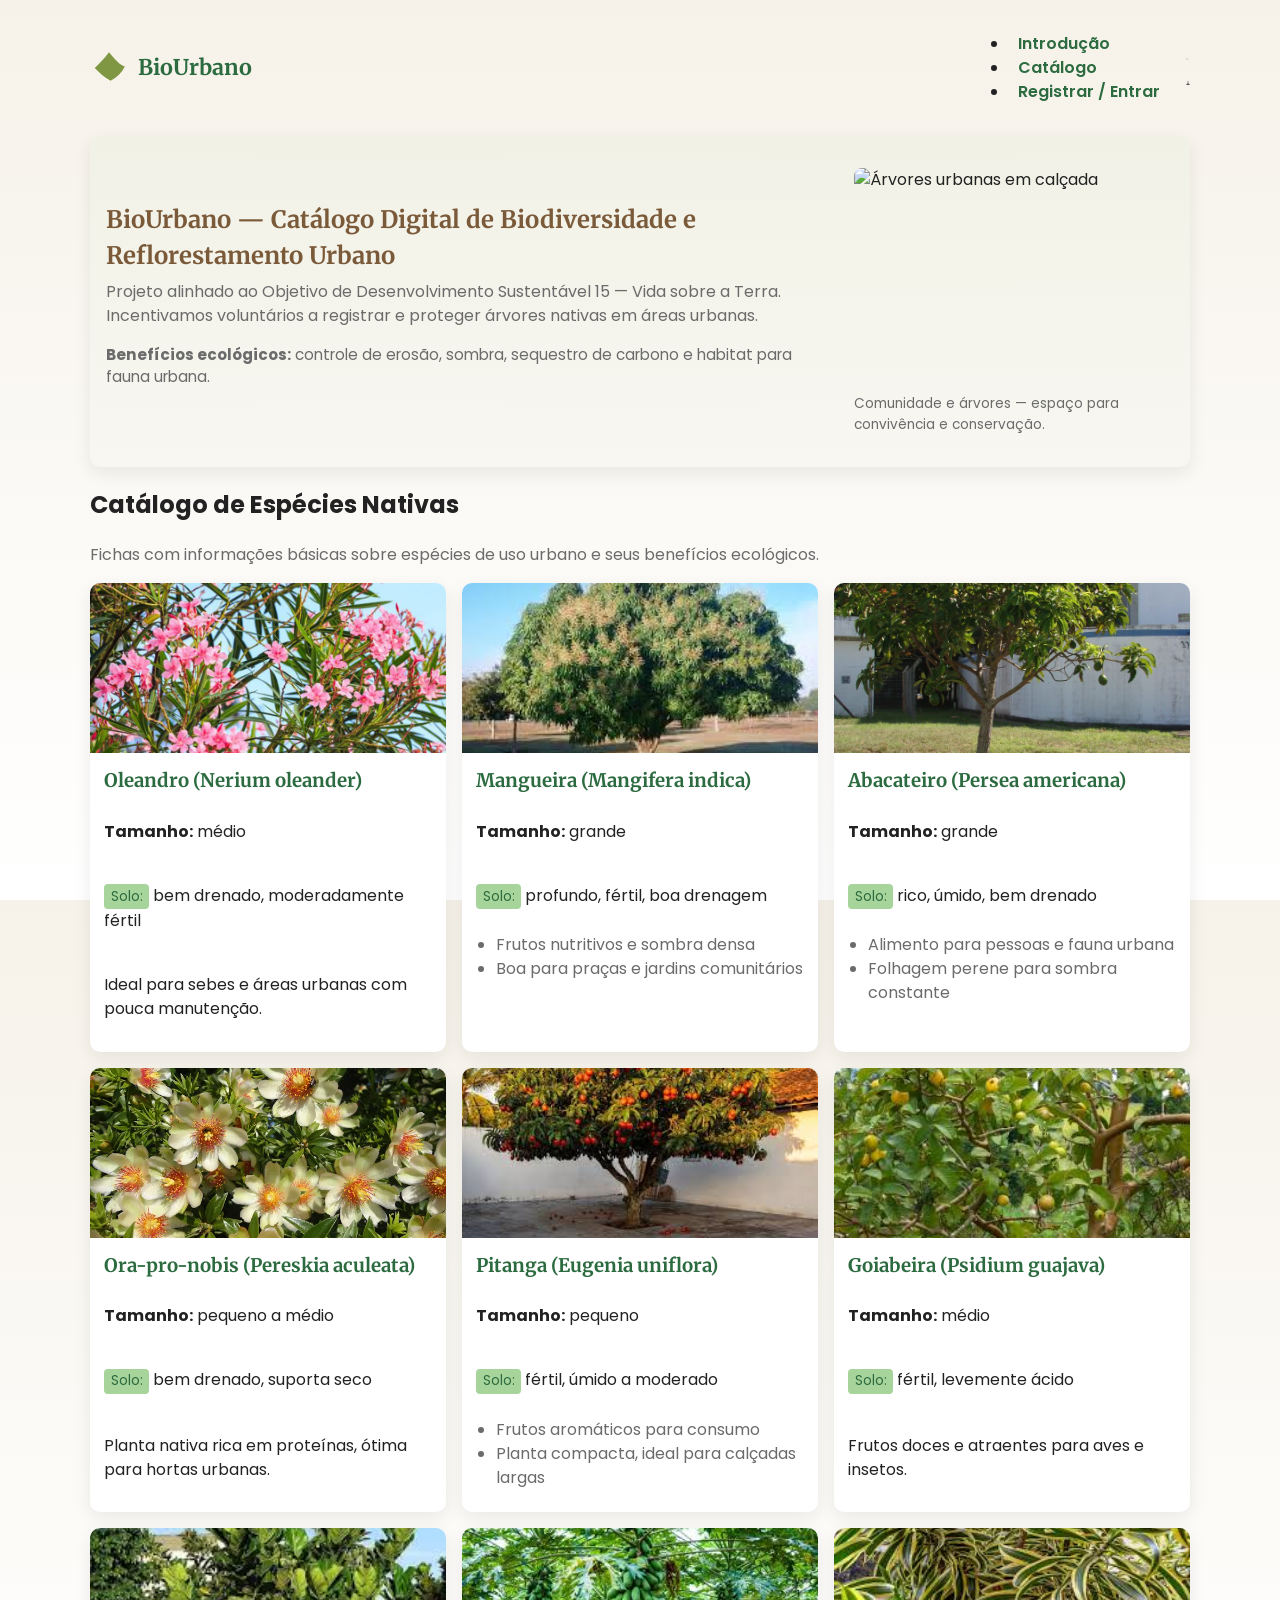
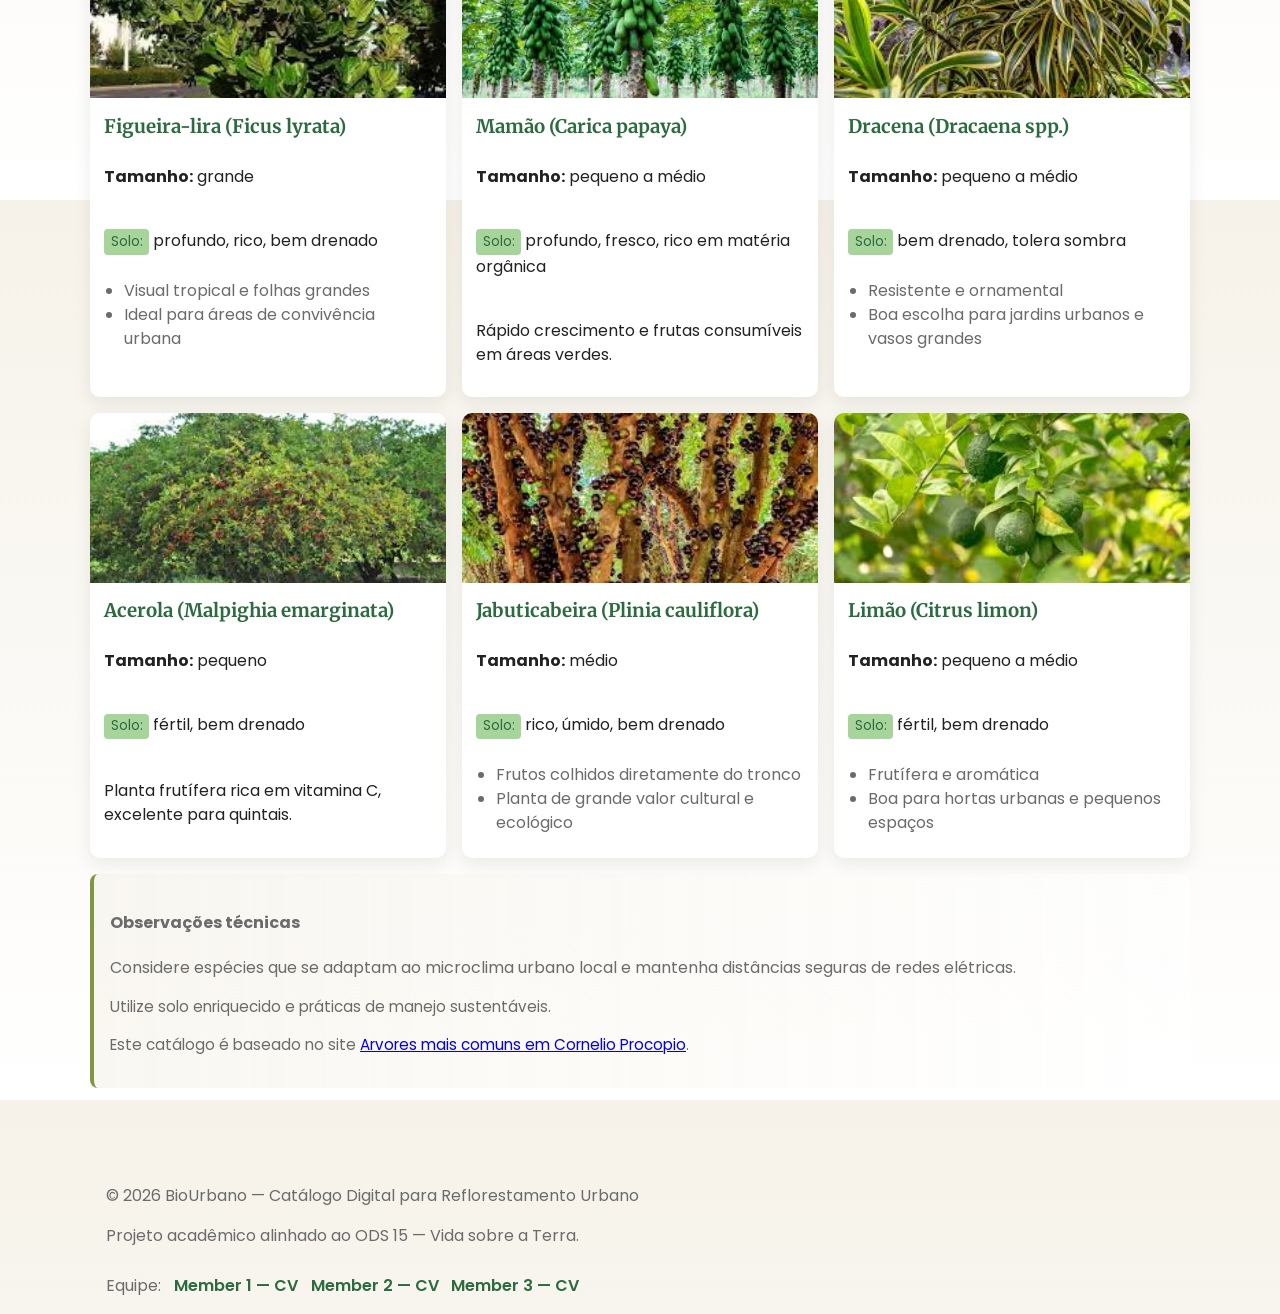
==== index.html @ a11053fb "Criação do projeto" ====
<!doctype html>
<html lang="pt-BR">
<head>
  <meta charset="utf-8" />
  <meta name="viewport" content="width=device-width,initial-scale=1" />
  <title>BioUrbano — Catálogo</title>
  <link rel="stylesheet" href="style.css">
  <link rel="preconnect" href="https://fonts.gstatic.com" crossorigin>
  <link href="https://fonts.googleapis.com/css2?family=Merriweather:wght@700;900&family=Poppins:wght@300;400;600&display=swap" rel="stylesheet">
</head>
<body>
  <header class="site-header">
    <div class="brand">
      <svg class="icon-leaf" viewBox="0 0 24 24" aria-hidden="true" role="img"><path fill="currentColor" d="M12 2C9 6 6 9 3 12c3 3 6 6 10 8 4-2 7-5 9-9-3-1-6-4-10-9z"/></svg>
      <h1>BioUrbano</h1>
    </div>

    <nav class="main-nav" aria-label="Primary">
      <ul>
        <li><a href="#intro">Introdução</a></li>
        <li><a href="#catalog">Catálogo</a></li>
        <li><a href="cadastro.html">Registrar / Entrar</a></li>
      </ul>
      <div class="nav-icons" aria-hidden="true">
        <svg class="nav-svg" viewBox="0 0 24 24"><path fill="currentColor" d="M3 13h2v-2H3v2zM7 13h2v-2H7v2zM11 13h2v-2h-2v2z"/></svg>
        <svg class="nav-svg" viewBox="0 0 24 24"><path fill="currentColor" d="M12 2l4 4-4 4-4-4 4-4zM2 20l10-6 10 6v2H2v-2z"/></svg>
      </div>
    </nav>
  </header>

  <main>
    <section id="intro" class="intro-banner">
      <div class="intro-content">
        <h2>BioUrbano — Catálogo Digital de Biodiversidade e Reflorestamento Urbano</h2>
        <p class="lead">Projeto alinhado ao Objetivo de Desenvolvimento Sustentável 15 — Vida sobre a Terra. Incentivamos voluntários a registrar e proteger árvores nativas em áreas urbanas.</p>
        <p class="muted"><strong>Benefícios ecológicos:</strong> controle de erosão, sombra, sequestro de carbono e habitat para fauna urbana.</p>
      </div>
      <figure class="intro-image">
        <img src="https://images.unsplash.com/photo-1501004318641-b39e6451bec6?w=1200&q=80&auto=format&fit=crop" alt="Árvores urbanas em calçada">
        <figcaption>Comunidade e árvores — espaço para convivência e conservação.</figcaption>
      </figure>
    </section>

    <section id="catalog" class="catalog-section">
      <header>
        <h2>Catálogo de Espécies Nativas</h2>
        <p class="lead">Fichas com informações básicas sobre espécies de uso urbano e seus benefícios ecológicos.</p>
      </header>

      <div class="grid-catalog">
        <article class="tree-card">
          <img src="imagens/oleandro.png" alt="Oleandro rosa">
          <div class="card-body">
            <h3>Oleandro (Nerium oleander)</h3>
            <p><strong>Tamanho:</strong> médio</p>
            <p><span class="tag">Solo:</span> bem drenado, moderadamente fértil</p>
            <p class="desc">Ideal para sebes e áreas urbanas com pouca manutenção.</p>
          </div>
        </article>

        <article class="tree-card">
          <img src="imagens/mangueira.png" alt="Mangueira com flores">
          <div class="card-body">
            <h3>Mangueira (Mangifera indica)</h3>
            <p><strong>Tamanho:</strong> grande</p>
            <p><span class="tag">Solo:</span> profundo, fértil, boa drenagem</p>
            <ul class="benefits">
              <li>Frutos nutritivos e sombra densa</li>
              <li>Boa para praças e jardins comunitários</li>
            </ul>
          </div>
        </article>

        <article class="tree-card">
          <img src="imagens/abacateiro.png" alt="Abacateiro em pé">
          <div class="card-body">
            <h3>Abacateiro (Persea americana)</h3>
            <p><strong>Tamanho:</strong> grande</p>
            <p><span class="tag">Solo:</span> rico, úmido, bem drenado</p>
            <ul class="benefits">
              <li>Alimento para pessoas e fauna urbana</li>
              <li>Folhagem perene para sombra constante</li>
            </ul>
          </div>
        </article>

        <article class="tree-card">
          <img src="imagens/ora-pro-nobis.png" alt="Ora-pro-nobis trepadeira">
          <div class="card-body">
            <h3>Ora-pro-nobis (Pereskia aculeata)</h3>
            <p><strong>Tamanho:</strong> pequeno a médio</p>
            <p><span class="tag">Solo:</span> bem drenado, suporta seco</p>
            <p class="desc">Planta nativa rica em proteínas, ótima para hortas urbanas.</p>
          </div>
        </article>

        <article class="tree-card">
          <img src="imagens/pitangueira.png" alt="Pitanga vermelha">
          <div class="card-body">
            <h3>Pitanga (Eugenia uniflora)</h3>
            <p><strong>Tamanho:</strong> pequeno</p>
            <p><span class="tag">Solo:</span> fértil, úmido a moderado</p>
            <ul class="benefits">
              <li>Frutos aromáticos para consumo</li>
              <li>Planta compacta, ideal para calçadas largas</li>
            </ul>
          </div>
        </article>

        <article class="tree-card">
          <img src="imagens/goiabeira.png" alt="Goiabeira com frutos">
          <div class="card-body">
            <h3>Goiabeira (Psidium guajava)</h3>
            <p><strong>Tamanho:</strong> médio</p>
            <p><span class="tag">Solo:</span> fértil, levemente ácido</p>
            <p class="desc">Frutos doces e atraentes para aves e insetos.</p>
          </div>
        </article>

        <article class="tree-card">
          <img src="imagens/figueira-lira.png" alt="Figueira-lira grande">
          <div class="card-body">
            <h3>Figueira-lira (Ficus lyrata)</h3>
            <p><strong>Tamanho:</strong> grande</p>
            <p><span class="tag">Solo:</span> profundo, rico, bem drenado</p>
            <ul class="benefits">
              <li>Visual tropical e folhas grandes</li>
              <li>Ideal para áreas de convivência urbana</li>
            </ul>
          </div>
        </article>

        <article class="tree-card">
          <img src="imagens/mamao.png" alt="Mamoeiro com frutas">
          <div class="card-body">
            <h3>Mamão (Carica papaya)</h3>
            <p><strong>Tamanho:</strong> pequeno a médio</p>
            <p><span class="tag">Solo:</span> profundo, fresco, rico em matéria orgânica</p>
            <p class="desc">Rápido crescimento e frutas consumíveis em áreas verdes.</p>
          </div>
        </article>

        <article class="tree-card">
          <img src="imagens/dracena.png" alt="Dracena verde">
          <div class="card-body">
            <h3>Dracena (Dracaena spp.)</h3>
            <p><strong>Tamanho:</strong> pequeno a médio</p>
            <p><span class="tag">Solo:</span> bem drenado, tolera sombra</p>
            <ul class="benefits">
              <li>Resistente e ornamental</li>
              <li>Boa escolha para jardins urbanos e vasos grandes</li>
            </ul>
          </div>
        </article>

        <article class="tree-card">
          <img src="imagens/acerola.png" alt="Acerola vermelha">
          <div class="card-body">
            <h3>Acerola (Malpighia emarginata)</h3>
            <p><strong>Tamanho:</strong> pequeno</p>
            <p><span class="tag">Solo:</span> fértil, bem drenado</p>
            <p class="desc">Planta frutífera rica em vitamina C, excelente para quintais.</p>
          </div>
        </article>

        <article class="tree-card">
          <img src="imagens/jabuticabeira.png" alt="Jabuticabeira com frutos">
          <div class="card-body">
            <h3>Jabuticabeira (Plinia cauliflora)</h3>
            <p><strong>Tamanho:</strong> médio</p>
            <p><span class="tag">Solo:</span> rico, úmido, bem drenado</p>
            <ul class="benefits">
              <li>Frutos colhidos diretamente do tronco</li>
              <li>Planta de grande valor cultural e ecológico</li>
            </ul>
          </div>
        </article>

        <article class="tree-card">
          <img src="imagens/limoeiro.png" alt="Limoeiro com limões">
          <div class="card-body">
            <h3>Limão (Citrus limon)</h3>
            <p><strong>Tamanho:</strong> pequeno a médio</p>
            <p><span class="tag">Solo:</span> fértil, bem drenado</p>
            <ul class="benefits">
              <li>Frutífera e aromática</li>
              <li>Boa para hortas urbanas e pequenos espaços</li>
            </ul>
          </div>
        </article>
      </div>

      <aside class="catalog-notes">
        <h4>Observações técnicas</h4>
        <p>Considere espécies que se adaptam ao microclima urbano local e mantenha distâncias seguras de redes elétricas.</p>
        <p class="muted">Utilize solo enriquecido e práticas de manejo sustentáveis.</p>
        <p class="muted">Este catálogo é baseado no site <a href="https://www.picturethisai.com/pt/region/tree/Brazil-Parana-Cornelio-Procopio.html" target="_blank" rel="noopener">Arvores mais comuns em Cornelio Procopio</a>.</p>
      </aside>
    </section>
  </main>

  <footer class="site-footer">
    <div class="footer-main">
      <p>&copy; 2026 BioUrbano — Catálogo Digital para Reflorestamento Urbano</p>
      <p>Projeto acadêmico alinhado ao ODS 15 — Vida sobre a Terra.</p>
    </div>

    <nav class="team-links" aria-label="Resumes">
      <span>Equipe:</span>
      <a href="https://example.com/resume-member1" target="_blank" rel="noopener">Member 1 — CV</a>
      <a href="https://example.com/resume-member2" target="_blank" rel="noopener">Member 2 — CV</a>
      <a href="https://example.com/resume-member3" target="_blank" rel="noopener">Member 3 — CV</a>
    </nav>
  </footer>
</body>
</html>
---- style.css ----
:root{
  --forest-green: #2c6b3f;
  --olive: #7f9742;
  --earth-brown: #7b5a3a;
  --ivory: #f6f2e9;
  --muted: #6b6b6b;
  --accent: #a7d49b;
  --card-shadow: 0 6px 18px rgba(18,25,13,0.08);
  --radius: 10px;
}

*{box-sizing:border-box}
html,body{height:100%}
body{
  margin:0;
  font-family: 'Poppins', system-ui, -apple-system, "Segoe UI", Roboto, "Helvetica Neue", Arial;
  background: linear-gradient(180deg, var(--ivory), #fff);
  color:#222;
  line-height:1.5;
  -webkit-font-smoothing:antialiased;
  -moz-osx-font-smoothing:grayscale;
  padding:0 1rem;
}

/* Header */
.site-header{
  max-width:1100px;
  margin:1rem auto;
  display:flex;
  align-items:center;
  justify-content:space-between;
  gap:1rem;
}

.brand{display:flex;align-items:center;gap:.6rem}
.brand h1{
  margin:0;
  font-family: 'Merriweather', serif;
  font-weight:700;
  color:var(--forest-green);
  font-size:1.35rem;
}
.icon-leaf{width:38px;height:38px;color:var(--olive)}

/* Navigation */
.top-nav, .main-nav{display:flex;align-items:center;gap:1rem}
.top-nav a, .main-nav a{
  text-decoration:none;
  color:var(--forest-green);
  font-weight:600;
  padding:.3rem .6rem;
  border-radius:6px;
}
.top-nav a:hover, .main-nav a:hover{background:rgba(47,79,47,0.06)}

/* Intro banner */
.intro-banner{
  max-width:1100px;
  margin:1rem auto;
  display:grid;
  grid-template-columns: 1fr 360px;
  gap:1.25rem;
  align-items:center;
  background:linear-gradient(180deg, rgba(167,212,155,0.08), rgba(118,163,108,0.02));
  padding:1rem;
  border-radius:var(--radius);
  box-shadow:var(--card-shadow);
}
.intro-content h2{
  margin:.2rem 0;
  font-family: 'Merriweather', serif;
  color:var(--earth-brown);
  font-size:1.5rem;
}
.lead{color:var(--muted); margin:0.4rem 0;}
.intro-image img{
  width:100%;
  height:220px;
  object-fit:cover;
  border-radius:8px;
  display:block;
}
.intro-image figcaption{font-size:.85rem;color:var(--muted);margin-top:.4rem}

/* Catalog */
.catalog-section{
  max-width:1100px;
  margin:1.25rem auto;
  padding:0 0 2rem 0;
}
.grid-catalog{
  display:grid;
  grid-template-columns: repeat(3, 1fr);
  gap:1rem;
  margin-top:1rem;
}
.tree-card{
  background:white;
  border-radius:10px;
  overflow:hidden;
  box-shadow:var(--card-shadow);
  display:flex;
  flex-direction:column;
  transition:transform .25s ease, box-shadow .25s ease;
}
.tree-card img{
  width:100%;
  height:170px;
  object-fit:cover;
  display:block;
}
.card-body{padding:0.9rem;flex:1;display:flex;flex-direction:column;gap:.5rem}
.card-body h3{margin:0;font-family:'Merriweather',serif;color:var(--forest-green)}
.tag{display:inline-block;background:var(--accent);color:var(--forest-green);padding:.15rem .4rem;border-radius:4px;font-size:.85rem}
.benefits{margin:0;padding-left:1.25rem;color:var(--muted)}
.tree-card:hover{transform:translateY(-6px);box-shadow:0 18px 36px rgba(34,60,30,0.15)}

/* Aside notes */
.catalog-notes{
  margin-top:1rem;
  max-width:1100px;
  padding:1rem;
  border-left:4px solid var(--olive);
  background:linear-gradient(90deg, rgba(247,244,236,0.7), rgba(255,255,255,0.6));
  border-radius:8px;
  color:var(--muted);
}

/* Auth forms layout */
.auth-main{
  max-width:1100px;
  margin:1rem auto;
  display:grid;
  grid-template-columns: 1fr 1fr;
  gap:1rem;
}
.form-card{
  background:white;
  padding:1rem;
  border-radius:10px;
  box-shadow:var(--card-shadow);
}
.form-card header h2{margin:.2rem 0;font-family:'Merriweather',serif;color:var(--earth-brown)}
.form-card .lead{margin:0 0 .6rem 0;color:var(--muted)}
.register-form, .login-form{
  display:flex;
  flex-direction:column;
  gap:.6rem;
}
.register-form label, .login-form label{
  display:flex;
  flex-direction:column;
  font-size:.95rem;
  color:#333;
}
.register-form input, .login-form input{
  padding:.55rem .6rem;
  margin-top:.35rem;
  border:1px solid #ddd;
  border-radius:8px;
  font-size:1rem;
}
.form-actions{
  display:flex;
  gap:.6rem;
  align-items:center;
  margin-top:.6rem;
}
.btn{
  display:inline-flex;
  align-items:center;
  justify-content:center;
  padding:.6rem .9rem;
  border-radius:8px;
  text-decoration:none;
  cursor:pointer;
  border:0;
  font-weight:600;
}
.submit-btn{
  background:linear-gradient(180deg,var(--forest-green),var(--olive));
  color:var(--ivory);
  box-shadow:0 6px 12px rgba(44,107,63,0.18);
}
.login-link{
  background:transparent;
  color:var(--forest-green);
  border:2px solid var(--forest-green);
  padding:.5rem .8rem;
  border-radius:8px;
}
.toggle-link{color:var(--muted);font-size:.95rem;text-decoration:underline;margin-left:auto}

/* Footer */
.site-footer{
  max-width:1100px;
  margin:2rem auto;
  padding:1rem;
  display:flex;
  flex-direction:column;
  gap:.6rem;
  color:var(--muted);
}
.team-links{display:flex;gap:.8rem;align-items:center}
.team-links a{color:var(--forest-green);text-decoration:none;font-weight:600}

/* Responsive */
@media (max-width:980px){
  .grid-catalog{grid-template-columns: repeat(2, 1fr)}
  .intro-banner{grid-template-columns:1fr}
  .auth-main{grid-template-columns:1fr}
}
@media (max-width:640px){
  .grid-catalog{grid-template-columns:1fr}
  .brand h1{font-size:1.1rem}
  .intro-image img{height:180px}
  .site-header{padding:0 0}
}

/* Small utilities */
.muted{color:var(--muted);font-size:.95rem}
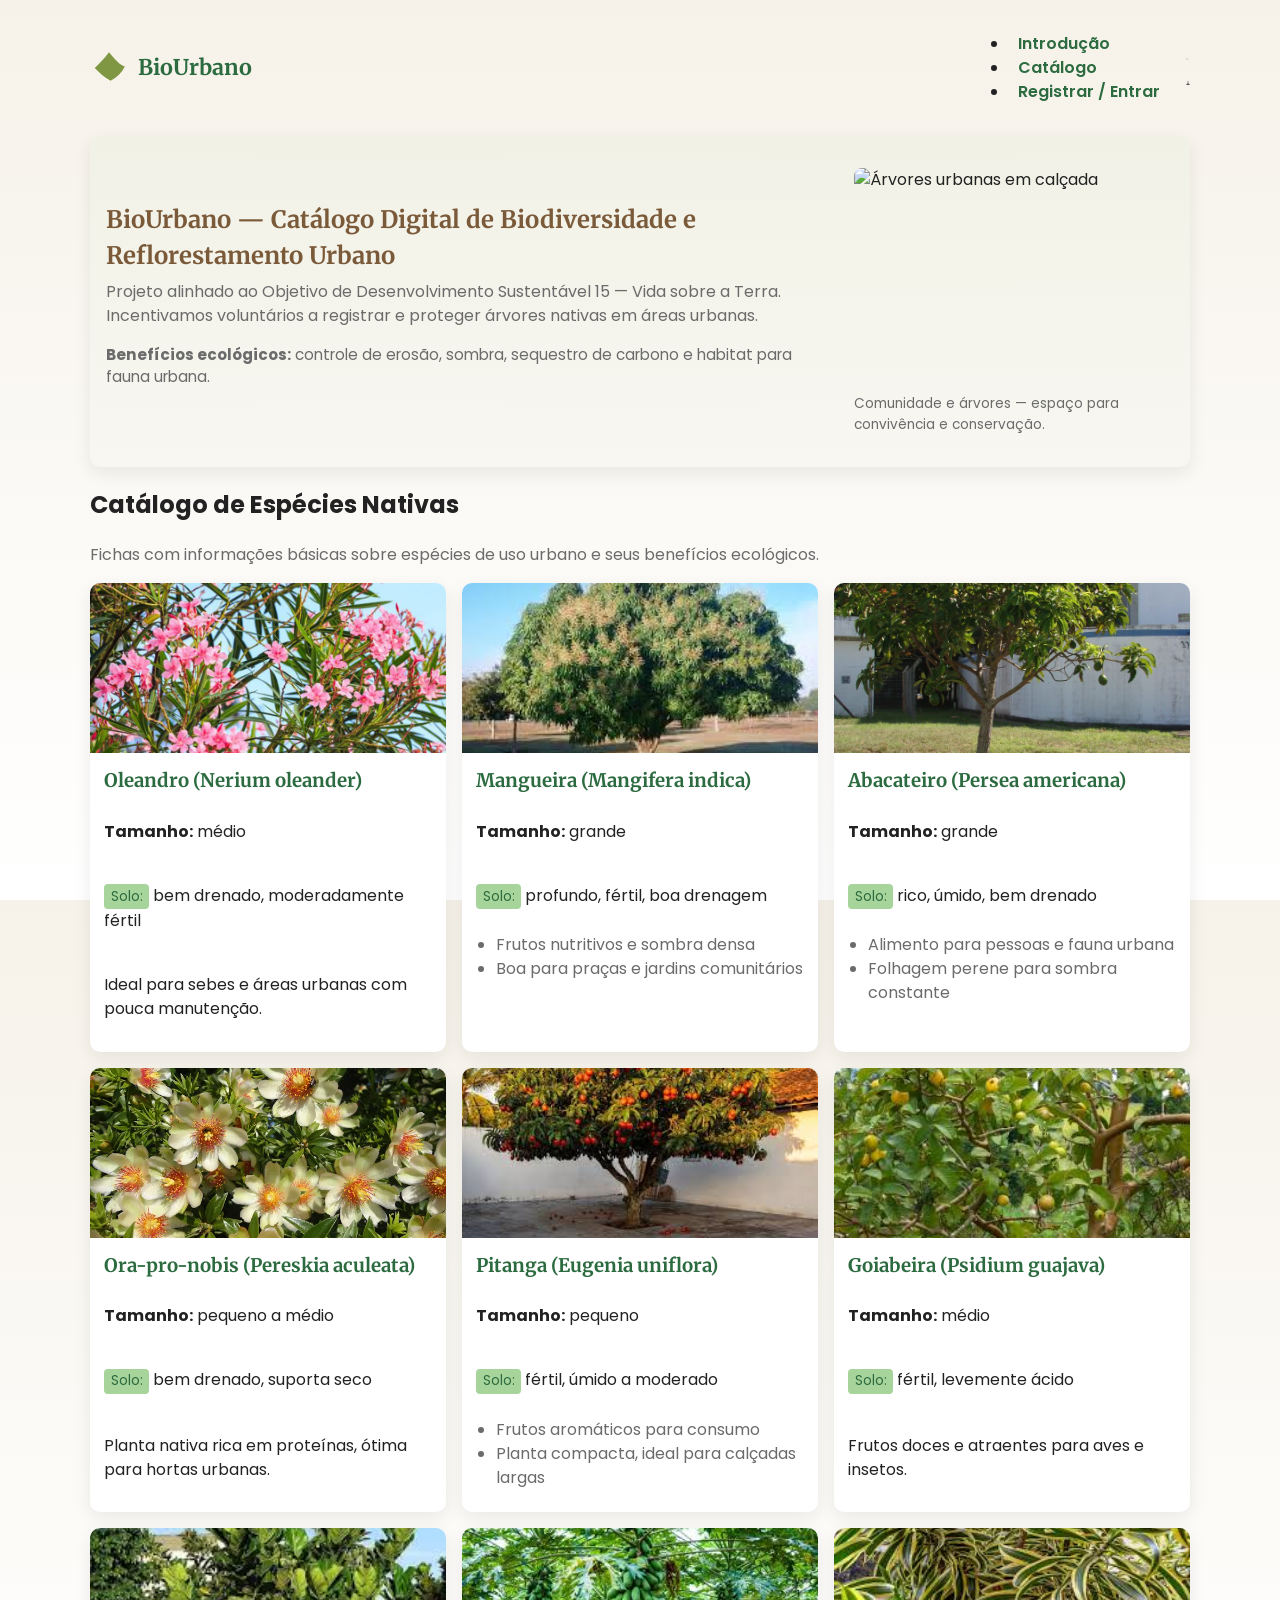
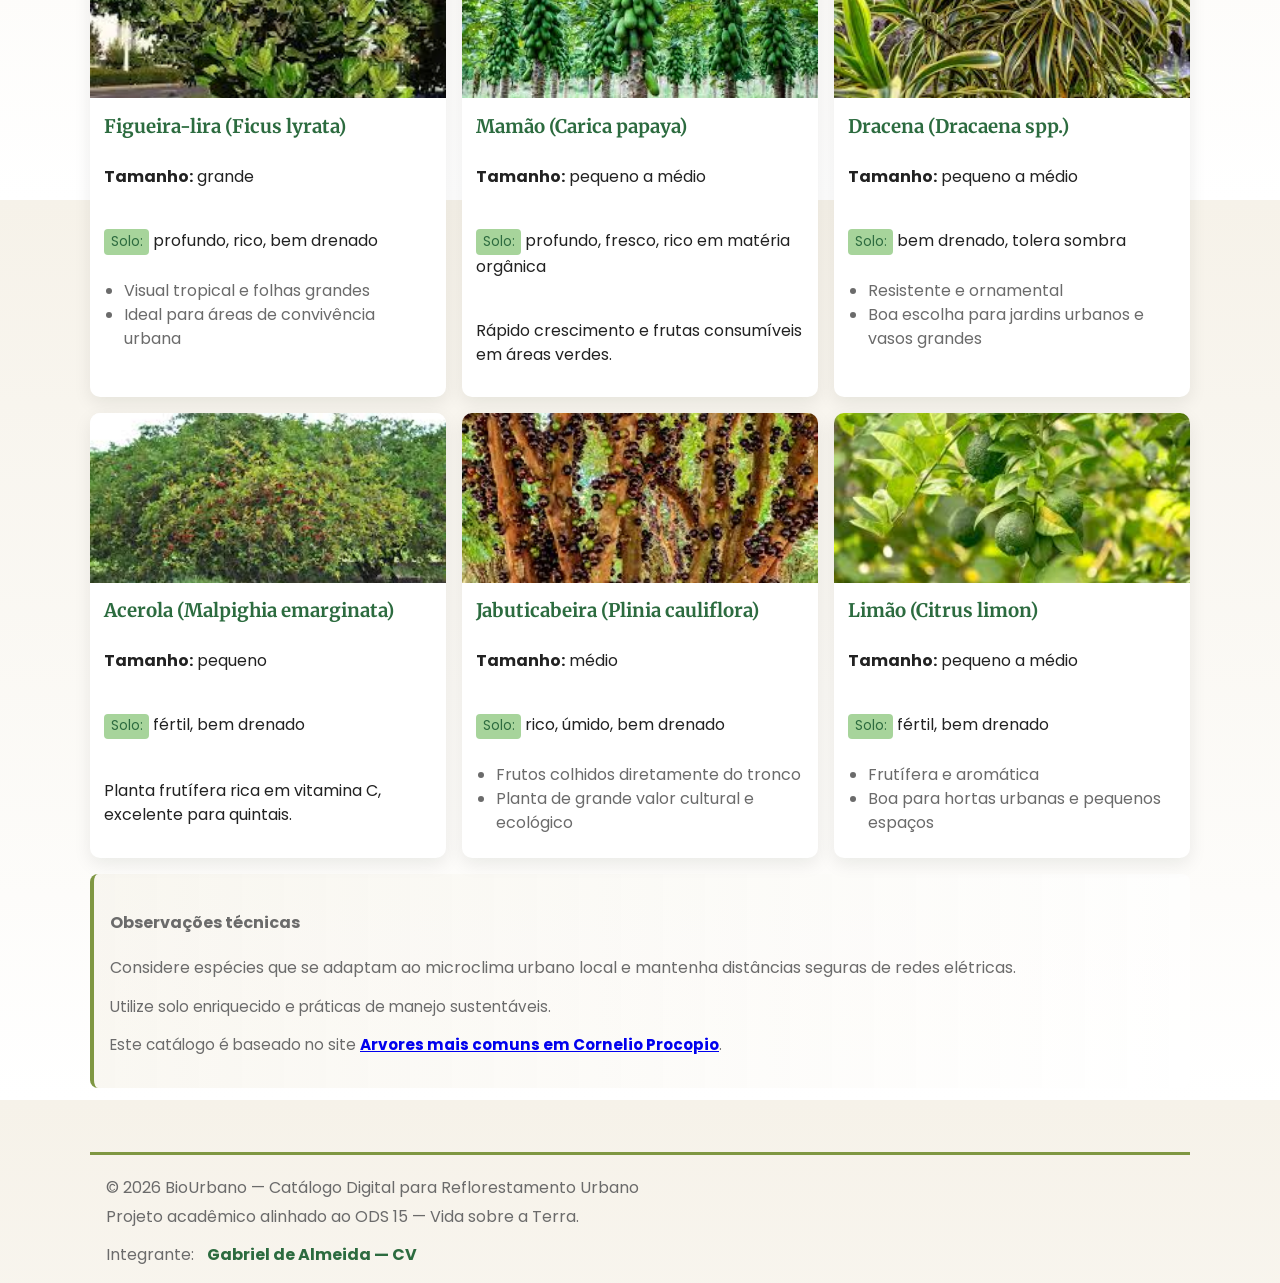
==== commit 49066694: "Adição do curricolo e pequenos ajustes" ====
--- a/index.html
+++ b/index.html
@@ -205,11 +205,9 @@
       <p>Projeto acadêmico alinhado ao ODS 15 — Vida sobre a Terra.</p>
     </div>
 
-    <nav class="team-links" aria-label="Resumes">
-      <span>Equipe:</span>
-      <a href="https://example.com/resume-member1" target="_blank" rel="noopener">Member 1 — CV</a>
-      <a href="https://example.com/resume-member2" target="_blank" rel="noopener">Member 2 — CV</a>
-      <a href="https://example.com/resume-member3" target="_blank" rel="noopener">Member 3 — CV</a>
+    <nav class="team-links" aria-label="Resume">
+      <span>Integrante:</span>
+      <a href="curriculo.html" target="_blank" rel="noopener">Gabriel de Almeida — CV</a>
     </nav>
   </footer>
 </body>
--- a/style.css
+++ b/style.css
@@ -1,4 +1,3 @@
-
 :root{
   --forest-green: #2c6b3f;
   --olive: #7f9742;
@@ -23,7 +22,6 @@
   padding:0 1rem;
 }
 
-/* Header */
 .site-header{
   max-width:1100px;
   margin:1rem auto;
@@ -43,7 +41,6 @@
 }
 .icon-leaf{width:38px;height:38px;color:var(--olive)}
 
-/* Navigation */
 .top-nav, .main-nav{display:flex;align-items:center;gap:1rem}
 .top-nav a, .main-nav a{
   text-decoration:none;
@@ -54,7 +51,6 @@
 }
 .top-nav a:hover, .main-nav a:hover{background:rgba(47,79,47,0.06)}
 
-/* Intro banner */
 .intro-banner{
   max-width:1100px;
   margin:1rem auto;
@@ -83,7 +79,6 @@
 }
 .intro-image figcaption{font-size:.85rem;color:var(--muted);margin-top:.4rem}
 
-/* Catalog */
 .catalog-section{
   max-width:1100px;
   margin:1.25rem auto;
@@ -116,7 +111,6 @@
 .benefits{margin:0;padding-left:1.25rem;color:var(--muted)}
 .tree-card:hover{transform:translateY(-6px);box-shadow:0 18px 36px rgba(34,60,30,0.15)}
 
-/* Aside notes */
 .catalog-notes{
   margin-top:1rem;
   max-width:1100px;
@@ -127,7 +121,6 @@
   color:var(--muted);
 }
 
-/* Auth forms layout */
 .auth-main{
   max-width:1100px;
   margin:1rem auto;
@@ -192,7 +185,6 @@
 }
 .toggle-link{color:var(--muted);font-size:.95rem;text-decoration:underline;margin-left:auto}
 
-/* Footer */
 .site-footer{
   max-width:1100px;
   margin:2rem auto;
@@ -205,7 +197,6 @@
 .team-links{display:flex;gap:.8rem;align-items:center}
 .team-links a{color:var(--forest-green);text-decoration:none;font-weight:600}
 
-/* Responsive */
 @media (max-width:980px){
   .grid-catalog{grid-template-columns: repeat(2, 1fr)}
   .intro-banner{grid-template-columns:1fr}
@@ -218,5 +209,111 @@
   .site-header{padding:0 0}
 }
 
-/* Small utilities */
-.muted{color:var(--muted);font-size:.95rem}+.muted{color:var(--muted);font-size:.95rem}
+
+#cabecalho-principal {
+  border-top: 4px solid var(--forest-green);
+  padding-top: 1rem;
+}
+
+a[target="_blank"] {
+  font-weight: bold; 
+}
+
+.team-links a:hover, 
+.top-nav a:hover, 
+.main-nav a:hover,
+.toggle-link:hover {
+  color: var(--olive);
+  text-decoration: underline; 
+}
+
+.legenda-estilizada {
+  font-style: italic;
+  font-size: 0.9rem;
+  color: var(--muted);
+}
+
+.rodape-creditos {
+  text-decoration: overline;
+  padding-top: 0.5rem;
+  font-size: 0.85rem;
+}
+
+#cabecalho-principal {
+  background: linear-gradient(180deg, rgba(44, 107, 63, 0.12), rgba(255, 255, 255, 0.9));
+  border-radius: 18px;
+  padding: 1.5rem;
+  margin: 1rem auto 1.25rem;
+  max-width: 1100px;
+}
+
+#cabecalho-principal h1,
+.secao-titulo {
+  color: var(--forest-green);
+}
+
+main {
+  max-width: 1100px;
+  margin: 0 auto;
+}
+
+.secao-curriculo {
+  background: rgba(255, 255, 255, 0.9);
+  border-radius: 14px;
+  padding: 1rem 1.15rem;
+  margin-bottom: 1rem;
+  box-shadow: var(--card-shadow);
+}
+
+.secao-curriculo p,
+.secao-curriculo li,
+.secao-curriculo dd,
+.contato-info {
+  color: var(--muted);
+}
+
+.contato-info a,
+footer a {
+  color: var(--forest-green);
+  font-weight: 600;
+}
+
+.contato-info a:hover,
+footer a:hover {
+  color: var(--olive);
+}
+
+.ods-container {
+  margin: 0.75rem 0 0;
+  display: flex;
+  flex-wrap: wrap;
+  gap: 1rem;
+}
+
+.ods-container img {
+  border-radius: 12px;
+  box-shadow: var(--card-shadow);
+  background: #fff;
+}
+
+.lista-habilidades,
+.lista-hobbies {
+  padding-left: 1.3rem;
+}
+
+.lista-educacao {
+  margin: 0;
+}
+
+footer {
+  max-width: 1100px;
+  margin: 0 auto 2rem;
+  padding: 1rem 1.15rem;
+  border-top: 3px solid var(--olive);
+  color: var(--muted);
+}
+
+footer p {
+  margin: 0.3rem 0;
+}
